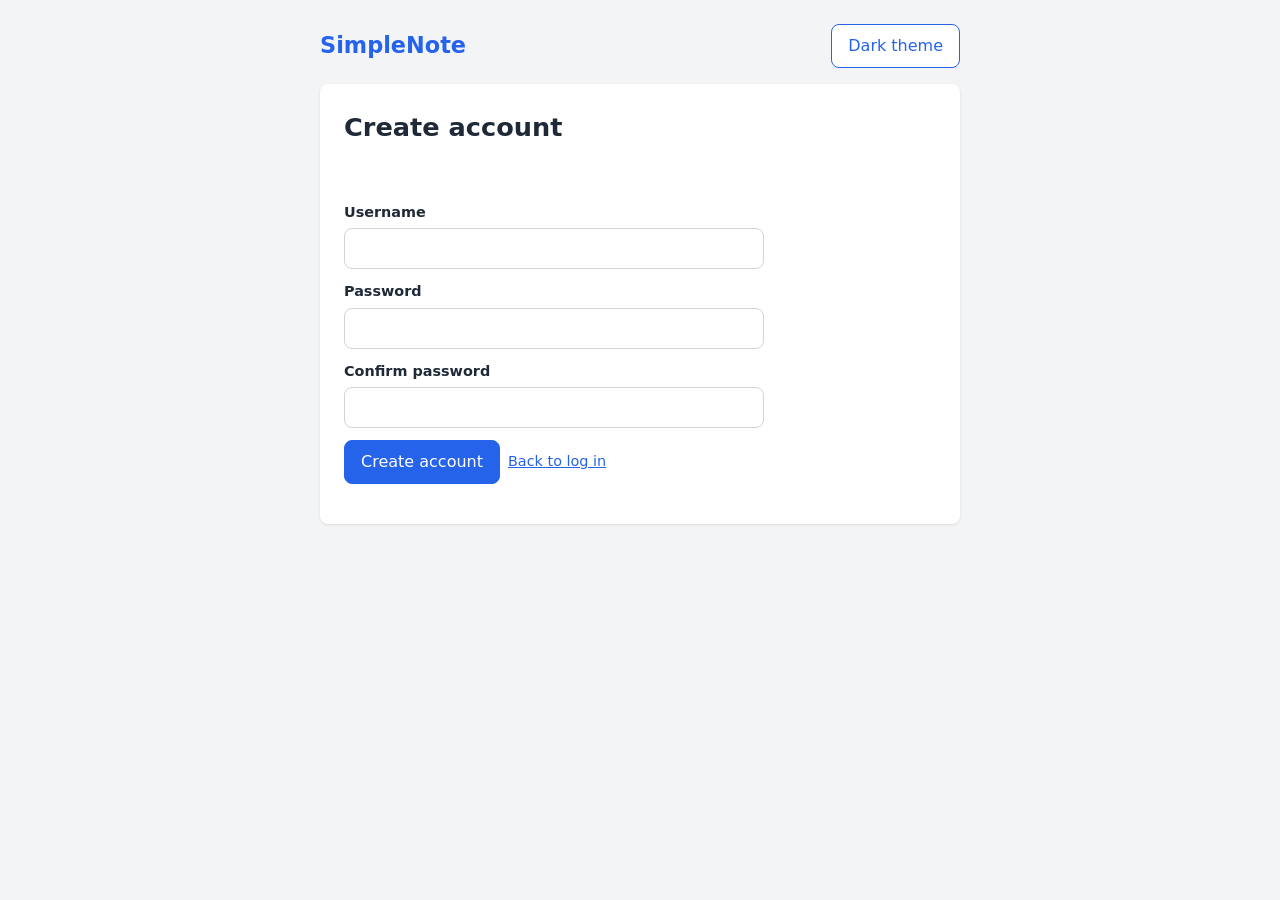
==== SIMNOTE/src/main/resources/static/register.html @ e91d67c7 "T-01: commit existing SIMNOTE baseline before T-03 Co-authored-by: Copilot <223556219+Copilot@users." ====
<!DOCTYPE html>
<html lang="en">
<head>
    <meta charset="UTF-8">
    <meta name="viewport" content="width=device-width, initial-scale=1">
    <title>SimpleNote - Create account</title>
    <link rel="stylesheet" href="style.css">
    <script src="theme.js"></script>
</head>
<body>
<header class="site-header">
    <span class="brand">SimpleNote</span>
    <button type="button" id="themeToggle">Dark theme</button>
</header>
<main>
    <h1>Create account</h1>
    <p id="message" role="status"></p>

    <section>
        <form id="registerForm">
            <label>Username <input id="username" required minlength="3" maxlength="32" autocomplete="username"></label>
            <label>Password <input id="password" type="password" required minlength="8" maxlength="72" autocomplete="new-password"></label>
            <label>Confirm password <input id="confirmPassword" type="password" required minlength="8" maxlength="72" autocomplete="new-password"></label>
            <div class="actions">
                <button type="submit">Create account</button>
                <a href="/">Back to log in</a>
            </div>
        </form>
    </section>
</main>
<script src="register.js"></script>
</body>
</html>
---- SIMNOTE/src/main/resources/static/style.css ----
:root {
    --primary: #2563eb;
    --primary-hover: #1d4ed8;
    --danger: #b91c1c;
    --text: #1f2937;
    --muted: #6b7280;
    --border: #d1d5db;
    --surface: #ffffff;
    --background: #f3f4f6;
    --radius: 8px;
}

:root[data-theme="dark"] {
    --primary: #60a5fa;
    --primary-hover: #3b82f6;
    --danger: #f87171;
    --text: #e5e7eb;
    --muted: #9ca3af;
    --border: #374151;
    --surface: #1f2937;
    --background: #111827;
    --input: #111827;
    --hover: #1e3a5f;
    --danger-hover: #3f1d1d;
}

* {
    box-sizing: border-box;
}

body {
    font-family: system-ui, -apple-system, "Segoe UI", Roboto, sans-serif;
    color: var(--text);
    background: var(--background);
    margin: 0;
    padding: 1.5rem 1rem;
    line-height: 1.5;
}

main {
    max-width: 640px;
    margin: 0 auto;
    background: var(--surface);
    border-radius: var(--radius);
    box-shadow: 0 1px 3px rgba(0, 0, 0, 0.1);
    padding: 1.5rem;
}

h1 {
    margin-top: 0;
    font-size: 1.6rem;
}

section {
    max-width: 420px;
}

form {
    display: grid;
    gap: 0.75rem;
    margin-bottom: 1rem;
}

label {
    display: grid;
    gap: 0.3rem;
    font-weight: 600;
    font-size: 0.9rem;
}

input, textarea {
    width: 100%;
    font: inherit;
    font-weight: normal;
    padding: 0.55rem 0.7rem;
    border: 1px solid var(--border);
    border-radius: var(--radius);
    background: var(--input);
}

input:focus, textarea:focus {
    outline: 2px solid var(--primary);
    outline-offset: 1px;
    border-color: var(--primary);
}

textarea {
    min-height: 7rem;
    resize: vertical;
}

button {
    font: inherit;
    padding: 0.55rem 1rem;
    border: 1px solid var(--primary);
    border-radius: var(--radius);
    background: var(--primary);
    color: #fff;
    cursor: pointer;
}

button:hover {
    background: var(--primary-hover);
}

button[type="button"]:not(#logoutBtn) {
    background: var(--surface);
    color: var(--primary);
}

button[type="button"]:not(#logoutBtn):hover {
    background: var(--hover);
}

#logoutBtn {
    background: var(--surface);
    color: var(--danger);
    border-color: var(--danger);
}

#logoutBtn:hover {
    background: var(--danger-hover);
}

a {
    color: var(--primary);
    font-size: 0.9rem;
    align-self: center;
}

.actions {
    display: flex;
    flex-wrap: wrap;
    align-items: center;
    gap: 0.5rem;
}

.site-header {
    max-width: 640px;
    margin: 0 auto 1rem;
    display: flex;
    justify-content: space-between;
    align-items: center;
}

.brand {
    font-size: 1.4rem;
    font-weight: 700;
    color: var(--primary);
}

.user-bar {
    display: flex;
    flex-wrap: wrap;
    gap: 0.5rem;
    justify-content: space-between;
    align-items: center;
    padding-bottom: 0.75rem;
    margin-bottom: 1rem;
    border-bottom: 1px solid var(--border);
}

#user {
    color: var(--primary);
}

#notes {
    list-style: none;
    padding: 0;
    margin: 0;
    display: grid;
    gap: 0.75rem;
}

#notes li {
    border: 1px solid var(--border);
    border-radius: var(--radius);
    padding: 0.75rem 1rem;
    display: grid;
    gap: 0.25rem;
    overflow-wrap: anywhere;
}

#notes li p {
    margin: 0;
    color: var(--muted);
    white-space: pre-wrap;
}

#notes li button {
    justify-self: start;
    padding: 0.3rem 0.7rem;
    margin-top: 0.3rem;
}

#message {
    min-height: 1.5rem;
    color: var(--danger);
    font-size: 0.9rem;
}
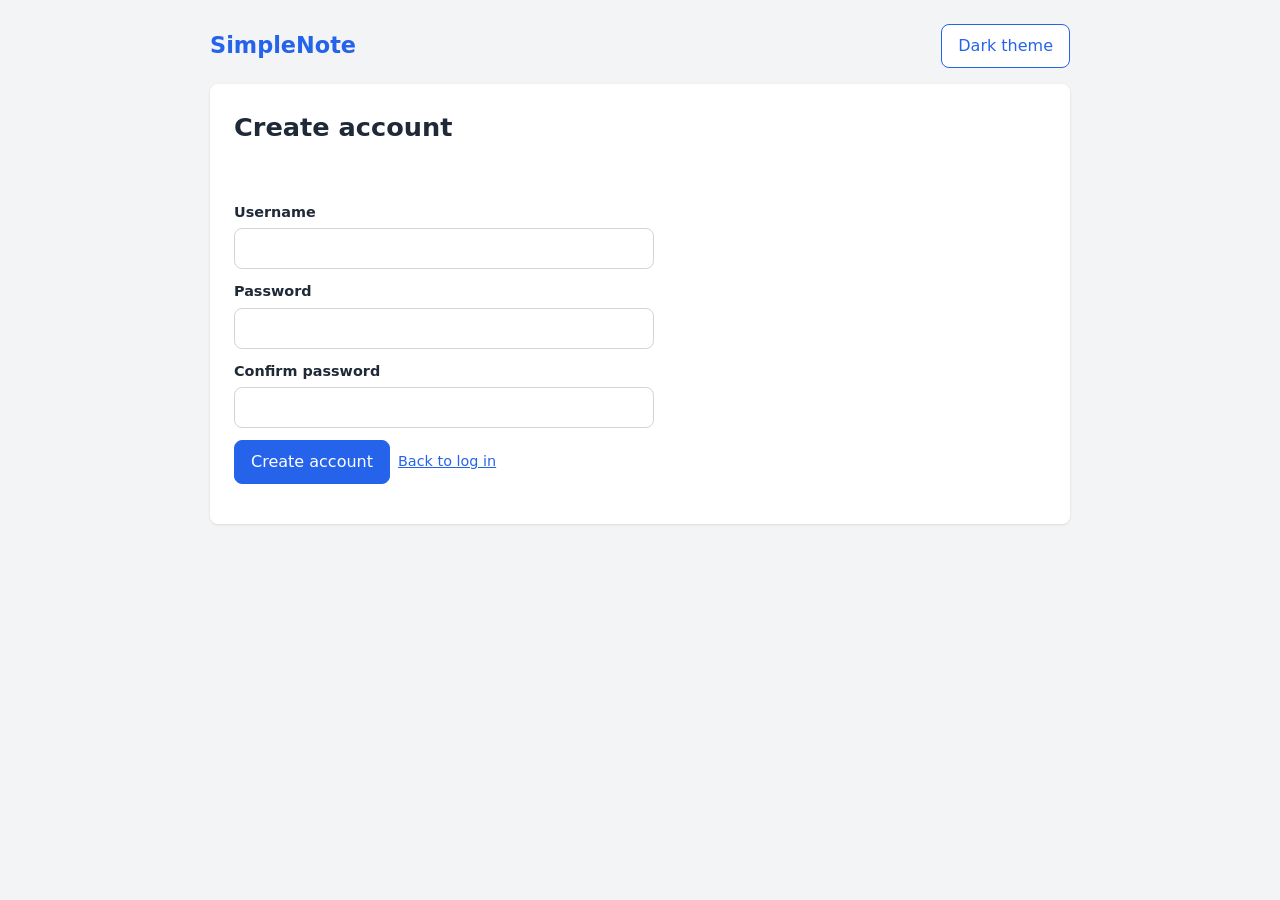
==== commit d280e995: "T-10: add api.js and responsive styles.css for static frontend Co-authored-by: Copilot <223556219+Co" ====
--- a/SIMNOTE/src/main/resources/static/register.html
+++ b/SIMNOTE/src/main/resources/static/register.html
@@ -4,7 +4,7 @@
     <meta charset="UTF-8">
     <meta name="viewport" content="width=device-width, initial-scale=1">
     <title>SimpleNote - Create account</title>
-    <link rel="stylesheet" href="style.css">
+    <link rel="stylesheet" href="styles.css">
     <script src="theme.js"></script>
 </head>
 <body>
--- a/SIMNOTE/src/main/resources/static/styles.css
+++ b/SIMNOTE/src/main/resources/static/styles.css
@@ -0,0 +1,232 @@
+:root {
+    --primary: #2563eb;
+    --primary-hover: #1d4ed8;
+    --danger: #b91c1c;
+    --text: #1f2937;
+    --muted: #6b7280;
+    --border: #d1d5db;
+    --surface: #ffffff;
+    --background: #f3f4f6;
+    --radius: 8px;
+}
+
+:root[data-theme="dark"] {
+    --primary: #60a5fa;
+    --primary-hover: #3b82f6;
+    --danger: #f87171;
+    --text: #e5e7eb;
+    --muted: #9ca3af;
+    --border: #374151;
+    --surface: #1f2937;
+    --background: #111827;
+    --input: #111827;
+    --hover: #1e3a5f;
+    --danger-hover: #3f1d1d;
+}
+
+* {
+    box-sizing: border-box;
+}
+
+body {
+    font-family: system-ui, -apple-system, "Segoe UI", Roboto, sans-serif;
+    color: var(--text);
+    background: var(--background);
+    margin: 0;
+    padding: 1.5rem 1rem;
+    line-height: 1.5;
+}
+
+main {
+    max-width: 640px;
+    margin: 0 auto;
+    background: var(--surface);
+    border-radius: var(--radius);
+    box-shadow: 0 1px 3px rgba(0, 0, 0, 0.1);
+    padding: 1.5rem;
+}
+
+h1 {
+    margin-top: 0;
+    font-size: 1.6rem;
+}
+
+section {
+    max-width: 420px;
+}
+
+form {
+    display: grid;
+    gap: 0.75rem;
+    margin-bottom: 1rem;
+}
+
+label {
+    display: grid;
+    gap: 0.3rem;
+    font-weight: 600;
+    font-size: 0.9rem;
+}
+
+input, textarea {
+    width: 100%;
+    font: inherit;
+    font-weight: normal;
+    padding: 0.55rem 0.7rem;
+    border: 1px solid var(--border);
+    border-radius: var(--radius);
+    background: var(--input);
+}
+
+input:focus, textarea:focus {
+    outline: 2px solid var(--primary);
+    outline-offset: 1px;
+    border-color: var(--primary);
+}
+
+textarea {
+    min-height: 7rem;
+    resize: vertical;
+}
+
+button {
+    font: inherit;
+    padding: 0.55rem 1rem;
+    border: 1px solid var(--primary);
+    border-radius: var(--radius);
+    background: var(--primary);
+    color: #fff;
+    cursor: pointer;
+}
+
+button:hover {
+    background: var(--primary-hover);
+}
+
+button[type="button"]:not(#logoutBtn) {
+    background: var(--surface);
+    color: var(--primary);
+}
+
+button[type="button"]:not(#logoutBtn):hover {
+    background: var(--hover);
+}
+
+#logoutBtn {
+    background: var(--surface);
+    color: var(--danger);
+    border-color: var(--danger);
+}
+
+#logoutBtn:hover {
+    background: var(--danger-hover);
+}
+
+a {
+    color: var(--primary);
+    font-size: 0.9rem;
+    align-self: center;
+}
+
+.actions {
+    display: flex;
+    flex-wrap: wrap;
+    align-items: center;
+    gap: 0.5rem;
+}
+
+.site-header {
+    max-width: 640px;
+    margin: 0 auto 1rem;
+    display: flex;
+    justify-content: space-between;
+    align-items: center;
+}
+
+.brand {
+    font-size: 1.4rem;
+    font-weight: 700;
+    color: var(--primary);
+}
+
+.user-bar {
+    display: flex;
+    flex-wrap: wrap;
+    gap: 0.5rem;
+    justify-content: space-between;
+    align-items: center;
+    padding-bottom: 0.75rem;
+    margin-bottom: 1rem;
+    border-bottom: 1px solid var(--border);
+}
+
+#user {
+    color: var(--primary);
+}
+
+#notes {
+    list-style: none;
+    padding: 0;
+    margin: 0;
+    display: grid;
+    gap: 0.75rem;
+}
+
+#notes li {
+    border: 1px solid var(--border);
+    border-radius: var(--radius);
+    padding: 0.75rem 1rem;
+    display: grid;
+    gap: 0.25rem;
+    overflow-wrap: anywhere;
+}
+
+#notes li p {
+    margin: 0;
+    color: var(--muted);
+    white-space: pre-wrap;
+}
+
+#notes li button {
+    justify-self: start;
+    padding: 0.3rem 0.7rem;
+    margin-top: 0.3rem;
+}
+
+#message {
+    min-height: 1.5rem;
+    color: var(--danger);
+    font-size: 0.9rem;
+}
+
+@media (max-width: 480px) {
+    body {
+        padding: 0.75rem 0.5rem;
+    }
+
+    main {
+        padding: 1rem;
+    }
+
+    .site-header {
+        flex-wrap: wrap;
+        gap: 0.5rem;
+    }
+
+    .actions button,
+    .actions a {
+        flex: 1 1 auto;
+        text-align: center;
+    }
+}
+
+@media (min-width: 900px) {
+    main,
+    .site-header {
+        max-width: 860px;
+    }
+
+    #notes {
+        grid-template-columns: repeat(2, minmax(0, 1fr));
+    }
+}
